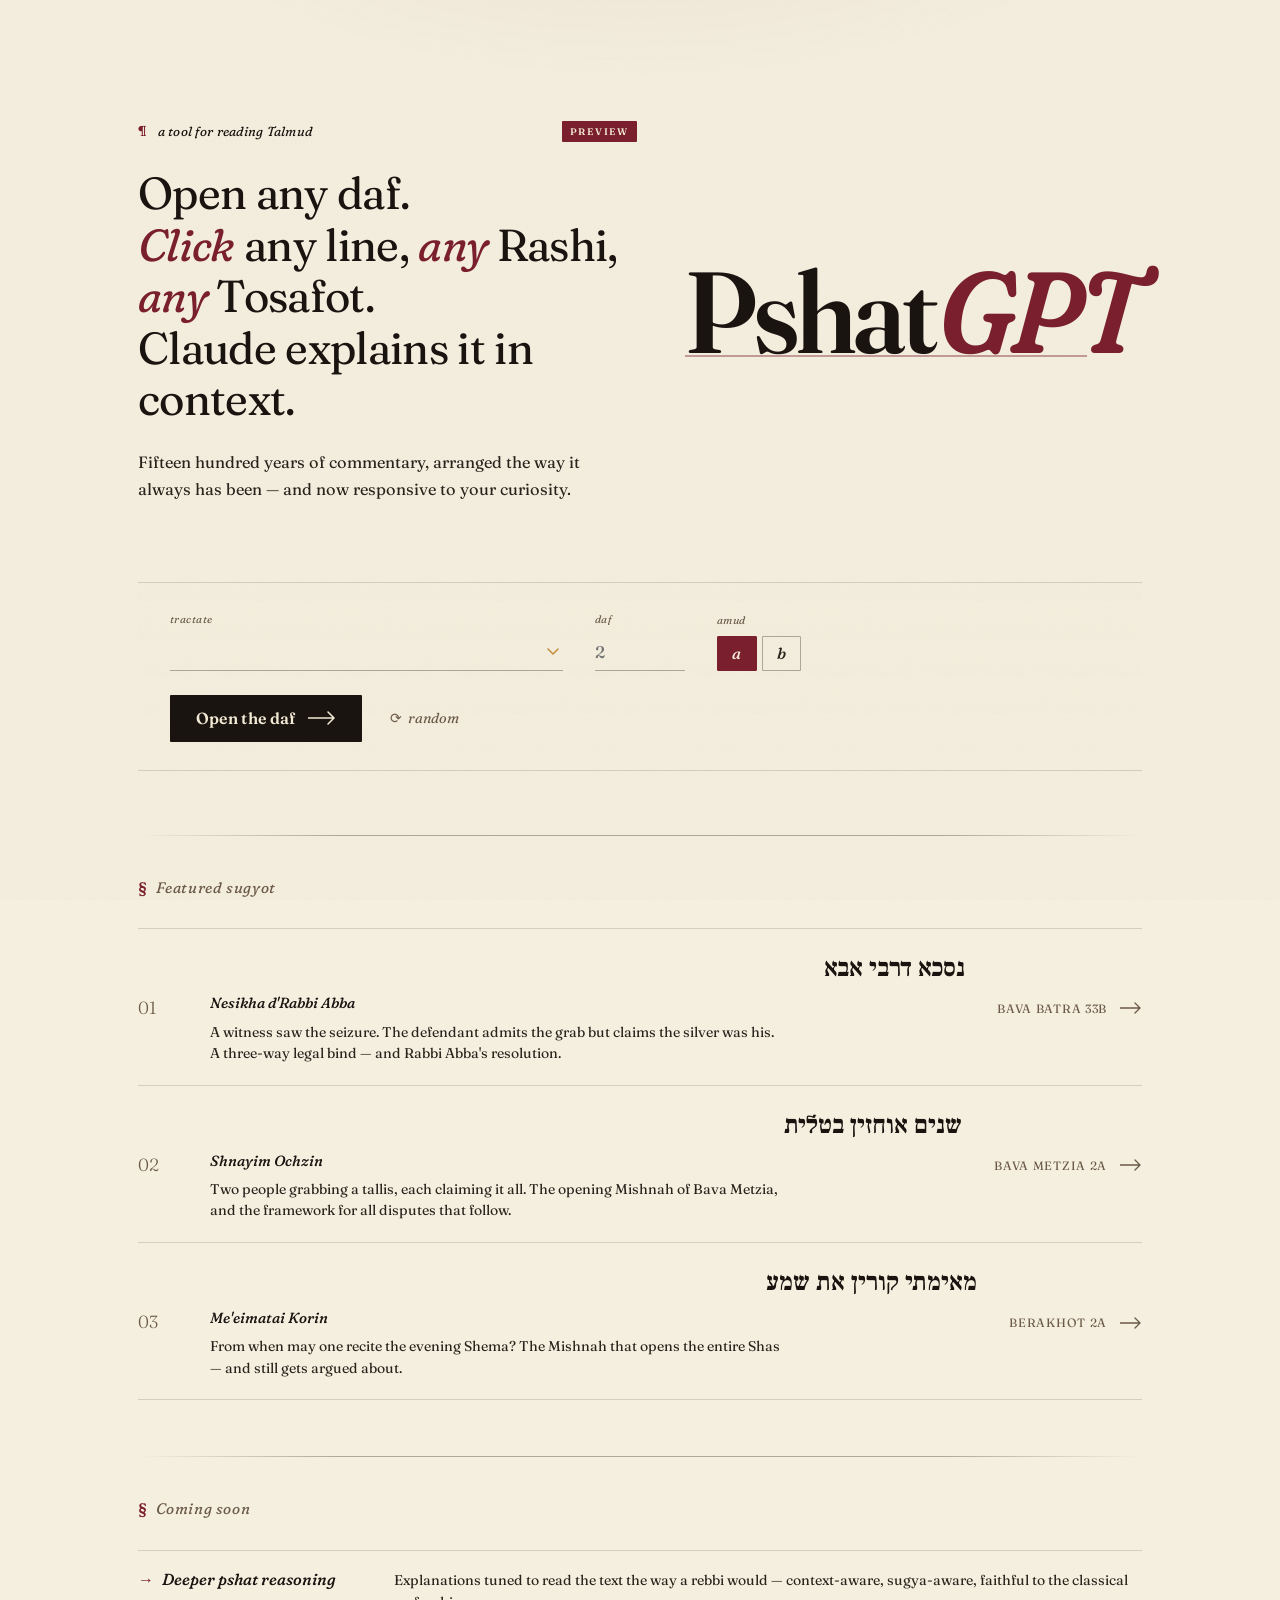
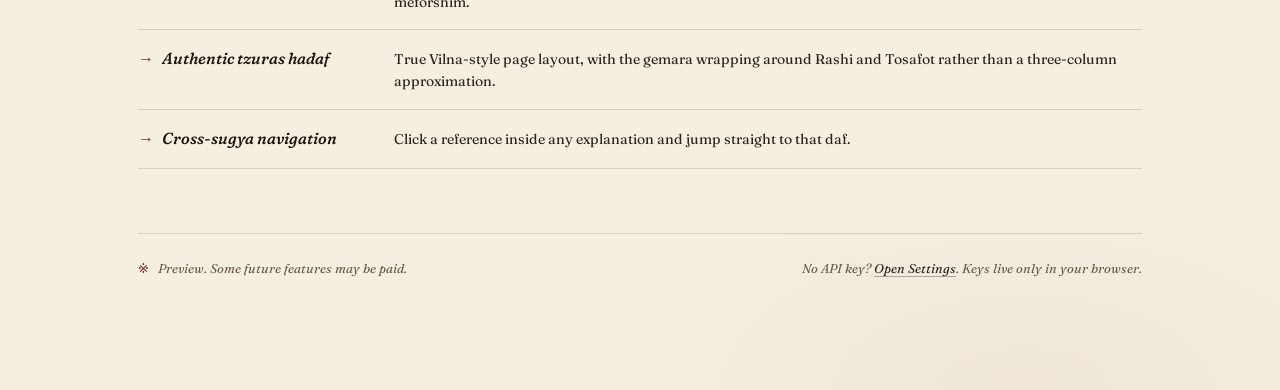
==== docs/index.html @ 53dd470c "Scrap dark theme: light cream parchment, burgundy accent, typographic wordmark - Background: warm cr" ====
<!doctype html>
<html lang="en">
<head>
<meta charset="utf-8" />
<meta name="viewport" content="width=device-width, initial-scale=1" />
<title>PshatGPT</title>
<link rel="icon" type="image/svg+xml" href="logo.svg" />
<link rel="preconnect" href="https://fonts.googleapis.com">
<link rel="preconnect" href="https://fonts.gstatic.com" crossorigin>
<link href="https://fonts.googleapis.com/css2?family=Fraunces:ital,opsz,wght@0,9..144,300;0,9..144,400;0,9..144,600;0,9..144,800;1,9..144,400;1,9..144,600&family=Frank+Ruhl+Libre:wght@300;400;500;700;900&display=swap" rel="stylesheet">
<link rel="stylesheet" href="style.css" />
</head>
<body>
  <header id="app-header" class="header-minimal">
    <a href="./" class="logo-link" aria-label="PshatGPT home">
      <img src="logo.svg" alt="PshatGPT" class="logo" />
    </a>
    <button id="settings-btn" class="icon-btn" aria-label="Settings">⚙</button>
    <div id="picker" class="header-picker">
      <select id="tractate-select" aria-label="Tractate"></select>
      <input id="daf-number" type="number" min="2" placeholder="daf" aria-label="Daf number" />
      <div class="amud-toggle" role="radiogroup" aria-label="Amud">
        <button type="button" data-amud="a" class="amud-btn active">a</button>
        <button type="button" data-amud="b" class="amud-btn">b</button>
      </div>
      <button id="load-btn">Load</button>
      <span id="daf-hint" class="muted"></span>
    </div>
  </header>

  <!-- Landing screen: editorial manuscript aesthetic -->
  <section id="landing" class="ed-landing">
    <div class="ed-grain" aria-hidden="true"></div>
    <div class="ed-container">

      <!-- HERO: asymmetric split, massive Hebrew display -->
      <div class="ed-hero">
        <div class="ed-hero-text">
          <p class="ed-eyebrow">
            <span class="ed-eyebrow-mark">¶</span>
            <em>a tool for reading Talmud</em>
            <span class="ed-preview-chip">Preview</span>
          </p>
          <h1 class="ed-lede">
            Open any daf.<br>
            <em>Click</em> any line, <em>any</em> Rashi, <em>any</em> Tosafot.<br>
            Claude explains it in context.
          </h1>
          <p class="ed-subcopy">
            Fifteen hundred years of commentary, arranged the way it always has been — and now responsive to your curiosity.
          </p>
        </div>
        <div class="ed-hero-glyph" aria-hidden="true">
          <div class="ed-wordmark">
            <span class="ed-wordmark-main">Pshat</span><span class="ed-wordmark-gpt">GPT</span>
          </div>
        </div>
      </div>

      <!-- INLINE CHOOSER: typography-first, not a card -->
      <div class="ed-chooser">
        <div class="ed-chooser-row">
          <label class="ed-inline-field">
            <span class="ed-inline-label">tractate</span>
            <select id="landing-tractate" class="ed-inline-select"></select>
          </label>
          <label class="ed-inline-field ed-inline-field-daf">
            <span class="ed-inline-label">daf</span>
            <input id="landing-daf" type="number" min="2" placeholder="2" class="ed-inline-input" />
          </label>
          <div class="ed-inline-field">
            <span class="ed-inline-label">amud</span>
            <div class="ed-amud" role="radiogroup">
              <button type="button" data-landing-amud="a" class="ed-amud-btn active">a</button>
              <button type="button" data-landing-amud="b" class="ed-amud-btn">b</button>
            </div>
          </div>
        </div>
        <div class="ed-chooser-actions">
          <button id="landing-begin" class="ed-cta">
            <span>Open the daf</span>
            <svg class="ed-cta-arrow" width="28" height="14" viewBox="0 0 28 14" fill="none">
              <path d="M0 7 L26 7 M20 1 L26 7 L20 13" stroke="currentColor" stroke-width="1.5" stroke-linecap="round" stroke-linejoin="round"/>
            </svg>
          </button>
          <button id="random-daf-btn" class="ed-link-btn" title="Jump to a random daf">
            <span class="ed-random-icon">⟳</span><span>random</span>
          </button>
          <span id="landing-hint" class="ed-hint"></span>
        </div>
      </div>

      <hr class="ed-rule" />

      <!-- FEATURED SUGYOT: editorial numbered list -->
      <section class="ed-section">
        <h2 class="ed-section-title">
          <span class="ed-section-num">§</span>
          Featured sugyot
        </h2>
        <ol class="ed-featured">
          <li class="ed-feature" data-ref="Bava Batra 33b">
            <div class="ed-feature-num">01</div>
            <div class="ed-feature-body">
              <div class="ed-feature-he">נסכא דרבי אבא</div>
              <h3 class="ed-feature-title">Nesikha d'Rabbi Abba</h3>
              <p class="ed-feature-note">A witness saw the seizure. The defendant admits the grab but claims the silver was his. A three-way legal bind — and Rabbi Abba's resolution.</p>
            </div>
            <div class="ed-feature-meta">
              <span class="ed-feature-ref">Bava Batra 33b</span>
              <svg class="ed-feature-arrow" width="22" height="12" viewBox="0 0 22 12" fill="none">
                <path d="M0 6 L20 6 M15 1 L20 6 L15 11" stroke="currentColor" stroke-width="1.3" stroke-linecap="round" stroke-linejoin="round"/>
              </svg>
            </div>
          </li>
          <li class="ed-feature" data-ref="Bava Metzia 2a">
            <div class="ed-feature-num">02</div>
            <div class="ed-feature-body">
              <div class="ed-feature-he">שנים אוחזין בטלית</div>
              <h3 class="ed-feature-title">Shnayim Ochzin</h3>
              <p class="ed-feature-note">Two people grabbing a tallis, each claiming it all. The opening Mishnah of Bava Metzia, and the framework for all disputes that follow.</p>
            </div>
            <div class="ed-feature-meta">
              <span class="ed-feature-ref">Bava Metzia 2a</span>
              <svg class="ed-feature-arrow" width="22" height="12" viewBox="0 0 22 12" fill="none">
                <path d="M0 6 L20 6 M15 1 L20 6 L15 11" stroke="currentColor" stroke-width="1.3" stroke-linecap="round" stroke-linejoin="round"/>
              </svg>
            </div>
          </li>
          <li class="ed-feature" data-ref="Berakhot 2a">
            <div class="ed-feature-num">03</div>
            <div class="ed-feature-body">
              <div class="ed-feature-he">מאימתי קורין את שמע</div>
              <h3 class="ed-feature-title">Me'eimatai Korin</h3>
              <p class="ed-feature-note">From when may one recite the evening Shema? The Mishnah that opens the entire Shas — and still gets argued about.</p>
            </div>
            <div class="ed-feature-meta">
              <span class="ed-feature-ref">Berakhot 2a</span>
              <svg class="ed-feature-arrow" width="22" height="12" viewBox="0 0 22 12" fill="none">
                <path d="M0 6 L20 6 M15 1 L20 6 L15 11" stroke="currentColor" stroke-width="1.3" stroke-linecap="round" stroke-linejoin="round"/>
              </svg>
            </div>
          </li>
        </ol>
      </section>

      <hr class="ed-rule" />

      <!-- COMING SOON -->
      <section class="ed-section">
        <h2 class="ed-section-title">
          <span class="ed-section-num">§</span>
          Coming soon
        </h2>
        <dl class="ed-roadmap">
          <div class="ed-roadmap-item">
            <dt>Deeper pshat reasoning</dt>
            <dd>Explanations tuned to read the text the way a rebbi would — context-aware, sugya-aware, faithful to the classical meforshim.</dd>
          </div>
          <div class="ed-roadmap-item">
            <dt>Authentic tzuras hadaf</dt>
            <dd>True Vilna-style page layout, with the gemara wrapping around Rashi and Tosafot rather than a three-column approximation.</dd>
          </div>
          <div class="ed-roadmap-item">
            <dt>Cross-sugya navigation</dt>
            <dd>Click a reference inside any explanation and jump straight to that daf.</dd>
          </div>
        </dl>
      </section>

      <footer class="ed-footer">
        <div class="ed-footer-left">
          <span class="ed-footer-mark">※</span>
          Preview. Some future features may be paid.
        </div>
        <div class="ed-footer-right">
          No API key? <a href="#" id="landing-settings-link">Open Settings</a>. Keys live only in your browser.
        </div>
      </footer>

    </div>
  </section>

  <main id="app-main" class="app-hidden">
    <div id="daf-header">
      <h2 id="daf-title">Loading…</h2>
    </div>
    <div id="daf"></div>
  </main>

  <!-- Explain modal -->
  <div id="modal" class="modal-hidden" role="dialog" aria-modal="true">
    <div class="modal-backdrop" data-close></div>
    <div class="modal-box">
      <header class="modal-header">
        <div>
          <span id="modal-kind" class="modal-kind"></span>
          <span id="modal-ref" class="modal-ref"></span>
        </div>
        <button class="modal-close" data-close aria-label="Close">×</button>
      </header>
      <div id="modal-source" class="modal-source"></div>
      <div id="modal-body" class="modal-body"></div>
    </div>
  </div>

  <!-- Settings modal -->
  <div id="settings-modal" class="modal-hidden" role="dialog" aria-modal="true">
    <div class="modal-backdrop" data-close-settings></div>
    <div class="modal-box settings-box">
      <header class="modal-header">
        <div><span class="modal-kind">settings</span></div>
        <button class="modal-close" data-close-settings aria-label="Close">×</button>
      </header>
      <div class="settings-body">
        <label>
          <div class="settings-label">Anthropic API Key</div>
          <input id="api-key-input" type="password" placeholder="sk-ant-..." />
        </label>
        <p class="settings-help">
          Your key is stored only in this browser's localStorage and sent directly
          to Anthropic from your browser — it never passes through any server.
          Get one at <a href="https://console.anthropic.com/settings/keys" target="_blank" rel="noreferrer">console.anthropic.com</a>.
        </p>
        <div class="settings-actions">
          <button id="api-key-save">Save</button>
          <button id="api-key-clear" class="secondary">Clear</button>
          <span id="api-key-status" class="muted"></span>
        </div>
      </div>
    </div>
  </div>

  <script src="app.js"></script>
</body>
</html>
---- docs/style.css ----
:root {
  --bg: #f5efe0;
  --ink: #1a1a1a;
  --muted: #6b6257;
  --accent: #7a3b2e;
  --card: #fffdf5;
  --rule: #d9cfb7;
  --gemara-bg: #fffdf5;
  --mefaresh-bg: #faf4e4;
  --hover: #fff5dc;
}

* { box-sizing: border-box; }
html, body { margin: 0; padding: 0; background: var(--bg); color: var(--ink); }
body { font-family: "Iowan Old Style", Georgia, "Times New Roman", serif; line-height: 1.6; }

/* Header */
header {
  padding: 1rem 2rem;
  border-bottom: 1px solid var(--rule);
  display: flex; align-items: center; gap: 1.5rem; flex-wrap: wrap;
  background: var(--card);
}
header h1 { margin: 0; font-size: 1.4rem; color: var(--accent); }
.logo-link { display: inline-flex; align-items: center; text-decoration: none; }
.logo { height: 44px; width: auto; display: block; }

/* Header modes: minimal (landing) vs full (daf loaded) */
.header-minimal .header-picker { display: none; }

/* ═════════════════════════════════════════════════════════
   EDITORIAL LANDING  —  cream parchment · burgundy · typographic
   ═════════════════════════════════════════════════════════ */
.ed-landing {
  --ed-bg: #f4ecd6;
  --ed-surface: #ebe1c7;
  --ed-ivory: #1a1410;       /* primary ink */
  --ed-cream: #2a221b;       /* body text */
  --ed-brass: #7a1f2e;       /* deep burgundy accent */
  --ed-brass-dim: #5e1824;
  --ed-warm-muted: #6b5a47;  /* tertiary / meta */
  --ed-warm-muted-soft: #8a7864;
  --ed-rule: rgba(26, 20, 16, 0.14);
  --ed-rule-strong: rgba(26, 20, 16, 0.32);

  position: relative;
  min-height: 100vh;
  background: var(--ed-bg);
  color: var(--ed-ivory);
  font-family: 'Fraunces', Georgia, serif;
  font-feature-settings: 'ss01', 'ss02';
  overflow-x: hidden;
  padding: 0;
}

/* Subtle paper grain — very faint */
.ed-grain {
  position: fixed; inset: 0; pointer-events: none; z-index: 2;
  opacity: 0.035;
  mix-blend-mode: multiply;
  background-image: url("data:image/svg+xml;utf8,<svg xmlns='http://www.w3.org/2000/svg' width='240' height='240'><filter id='n'><feTurbulence type='fractalNoise' baseFrequency='0.85' numOctaves='2' stitchTiles='stitch'/><feColorMatrix values='0 0 0 0 0.2  0 0 0 0 0.15  0 0 0 0 0.1  0 0 0 1 0'/></filter><rect width='100%25' height='100%25' filter='url(%23n)'/></svg>");
}

.ed-container {
  position: relative; z-index: 1;
  max-width: 1100px;
  margin: 0 auto;
  padding: 4.5rem 3rem 3rem;
}

/* ─── HERO ───────────────────────────── */
.ed-hero {
  display: grid;
  grid-template-columns: 1.35fr 1fr;
  gap: 3rem;
  align-items: center;
  margin-bottom: 5rem;
  animation: edHeroRise 0.9s cubic-bezier(0.2, 0.7, 0.2, 1) both;
}
@keyframes edHeroRise {
  0%   { opacity: 0; transform: translateY(20px); }
  100% { opacity: 1; transform: translateY(0); }
}

.ed-eyebrow {
  font-size: 0.82rem;
  font-weight: 400;
  color: var(--ed-warm-muted);
  margin: 0 0 1.5rem;
  letter-spacing: 0.02em;
  display: flex; align-items: center; gap: 0.65rem;
}
.ed-eyebrow em {
  font-style: italic;
  color: var(--ed-ivory);
  font-variation-settings: 'SOFT' 100;
}
.ed-eyebrow-mark {
  color: var(--ed-brass);
  font-size: 0.9rem;
  font-family: 'Fraunces', serif;
}
.ed-preview-chip {
  font-family: 'Fraunces', serif;
  font-size: 0.6rem;
  font-weight: 600;
  letter-spacing: 0.18em;
  text-transform: uppercase;
  color: var(--ed-bg);
  background: var(--ed-brass);
  padding: 0.15rem 0.5rem;
  border-radius: 1px;
  margin-left: auto;
  animation: chipShimmer 4s ease-in-out infinite;
}
@keyframes chipShimmer {
  0%, 100% { box-shadow: 0 0 0 0 rgba(122, 31, 46, 0.35); }
  50%      { box-shadow: 0 0 0 4px rgba(122, 31, 46, 0); }
}

.ed-lede {
  font-family: 'Fraunces', Georgia, serif;
  font-size: clamp(1.75rem, 3.5vw, 2.9rem);
  font-weight: 400;
  line-height: 1.15;
  letter-spacing: -0.015em;
  color: var(--ed-ivory);
  margin: 0 0 1.5rem;
  font-variation-settings: 'SOFT' 30, 'WONK' 0;
  text-wrap: balance;
}
.ed-lede em {
  font-style: italic;
  color: var(--ed-brass);
  font-variation-settings: 'SOFT' 100, 'WONK' 1;
}

.ed-subcopy {
  font-family: 'Fraunces', Georgia, serif;
  font-size: 1.02rem;
  line-height: 1.65;
  color: var(--ed-cream);
  margin: 0;
  max-width: 36rem;
  font-weight: 400;
}

/* Hero typographic wordmark */
.ed-hero-glyph {
  text-align: center;
  position: relative;
  user-select: none;
}
.ed-wordmark {
  font-family: 'Fraunces', Georgia, serif;
  font-weight: 600;
  font-size: clamp(4rem, 9vw, 7.5rem);
  line-height: 0.95;
  color: var(--ed-ivory);
  letter-spacing: -0.025em;
  font-variation-settings: 'SOFT' 30, 'WONK' 0, 'opsz' 144;
  animation: edGlyphIn 1.0s cubic-bezier(0.2, 0.7, 0.2, 1) 0.15s both;
  display: inline-block;
  position: relative;
}
.ed-wordmark-main { color: var(--ed-ivory); }
.ed-wordmark-gpt {
  color: var(--ed-brass);
  font-style: italic;
  font-variation-settings: 'SOFT' 100, 'WONK' 1, 'opsz' 144;
  margin-left: 0.02em;
}
.ed-wordmark::after {
  content: "";
  position: absolute;
  bottom: 0.08em; left: 0; right: 12%;
  height: 2px;
  background: var(--ed-brass);
  opacity: 0.4;
}
@keyframes edGlyphIn {
  0%   { opacity: 0; transform: translateY(8px); }
  100% { opacity: 1; transform: translateY(0); }
}

/* ─── INLINE CHOOSER ─────────────────── */
.ed-chooser {
  margin-bottom: 4rem;
  padding: 1.75rem 2rem;
  background: linear-gradient(180deg, rgba(243,234,216,0.03), rgba(243,234,216,0.01));
  border-top: 1px solid var(--ed-rule);
  border-bottom: 1px solid var(--ed-rule);
  animation: edHeroRise 0.9s cubic-bezier(0.2, 0.7, 0.2, 1) 0.25s both;
}
.ed-chooser-row {
  display: flex; align-items: flex-end; gap: 2rem;
  flex-wrap: wrap;
  margin-bottom: 1.5rem;
}
.ed-inline-field {
  display: flex; flex-direction: column; gap: 0.4rem;
  flex: 1; min-width: 140px;
}
.ed-inline-field-daf { flex: 0 0 90px; min-width: 90px; }
.ed-inline-label {
  font-family: 'Fraunces', serif;
  font-size: 0.68rem;
  font-style: italic;
  letter-spacing: 0.04em;
  color: var(--ed-warm-muted);
}
.ed-inline-select, .ed-inline-input {
  background: transparent;
  border: none;
  border-bottom: 1px solid var(--ed-rule-strong);
  padding: 0.4rem 0 0.5rem;
  font-family: 'Fraunces', serif;
  font-size: 1.05rem;
  font-weight: 500;
  color: var(--ed-ivory);
  transition: border-color 0.2s;
  width: 100%;
}
.ed-inline-select:focus, .ed-inline-input:focus {
  outline: none;
  border-bottom-color: var(--ed-brass);
}
.ed-inline-select {
  appearance: none;
  -webkit-appearance: none;
  cursor: pointer;
  background-image: url("data:image/svg+xml;utf8,<svg xmlns='http://www.w3.org/2000/svg' width='12' height='8' viewBox='0 0 12 8' fill='none'><path d='M1 1L6 6L11 1' stroke='%23c68b3a' stroke-width='1.5' stroke-linecap='round'/></svg>");
  background-repeat: no-repeat;
  background-position: right 0.25rem center;
  padding-right: 1.5rem;
}
.ed-inline-select option { background: var(--ed-surface); color: var(--ed-ivory); }
.ed-inline-select optgroup { font-style: italic; color: var(--ed-brass); }

.ed-amud { display: flex; gap: 0.3rem; }
.ed-amud-btn {
  background: transparent;
  border: 1px solid var(--ed-rule-strong);
  color: var(--ed-cream);
  padding: 0.4rem 0.9rem;
  font-family: 'Fraunces', serif;
  font-size: 1rem;
  font-weight: 500;
  font-style: italic;
  cursor: pointer;
  border-radius: 1px;
  transition: all 0.15s;
}
.ed-amud-btn:hover { border-color: var(--ed-brass); color: var(--ed-ivory); }
.ed-amud-btn.active {
  background: var(--ed-brass);
  border-color: var(--ed-brass);
  color: #f5eedb;
}

.ed-chooser-actions {
  display: flex; align-items: center; gap: 1.75rem;
  flex-wrap: wrap;
}
.ed-cta {
  background: var(--ed-ivory);
  color: var(--ed-bg);
  border: none;
  padding: 0.85rem 1.6rem;
  font-family: 'Fraunces', serif;
  font-size: 1rem;
  font-weight: 600;
  letter-spacing: 0.01em;
  cursor: pointer;
  border-radius: 1px;
  display: inline-flex; align-items: center; gap: 0.8rem;
  transition: all 0.2s cubic-bezier(0.2, 0.7, 0.2, 1);
  position: relative;
  overflow: hidden;
}
.ed-cta::before {
  content: ""; position: absolute; inset: 0;
  background: var(--ed-brass);
  transform: translateX(-101%);
  transition: transform 0.3s cubic-bezier(0.2, 0.7, 0.2, 1);
  z-index: 0;
}
.ed-cta > * { position: relative; z-index: 1; }
.ed-cta:hover::before { transform: translateX(0); }
.ed-cta:hover { color: #f5eedb; }
.ed-cta-arrow { transition: transform 0.25s; }
.ed-cta:hover .ed-cta-arrow { transform: translateX(4px); }

.ed-link-btn {
  background: transparent; border: none; color: var(--ed-warm-muted);
  font-family: 'Fraunces', serif; font-size: 0.9rem; font-style: italic;
  cursor: pointer; padding: 0.4rem 0;
  display: inline-flex; align-items: center; gap: 0.4rem;
  border-bottom: 1px solid transparent;
  transition: all 0.15s;
}
.ed-link-btn:hover { color: var(--ed-brass); border-bottom-color: var(--ed-brass); }
.ed-random-icon { transition: transform 0.5s; display: inline-block; font-style: normal; }
.ed-link-btn:hover .ed-random-icon { transform: rotate(180deg); }

.ed-hint {
  font-family: 'Fraunces', serif; font-size: 0.78rem; font-style: italic;
  color: var(--ed-warm-muted); margin-left: auto;
  font-variant-numeric: tabular-nums;
}

/* ─── RULES & SECTION HEADERS ────────── */
.ed-rule {
  border: none;
  height: 1px;
  background: linear-gradient(90deg, transparent, var(--ed-rule-strong) 20%, var(--ed-rule-strong) 80%, transparent);
  margin: 3.5rem 0 2.5rem;
}
.ed-section { margin-bottom: 3rem; animation: edHeroRise 0.9s cubic-bezier(0.2, 0.7, 0.2, 1) 0.35s both; }
.ed-section-title {
  font-family: 'Fraunces', serif;
  font-size: 0.95rem;
  font-weight: 400;
  font-style: italic;
  color: var(--ed-warm-muted);
  margin: 0 0 1.75rem;
  letter-spacing: 0.04em;
  display: flex; align-items: baseline; gap: 0.5rem;
  font-variation-settings: 'SOFT' 100;
}
.ed-section-num {
  color: var(--ed-brass);
  font-weight: 600;
  font-style: normal;
}

/* ─── FEATURED SUGYOT (editorial list) ─ */
.ed-featured { list-style: none; padding: 0; margin: 0; }
.ed-feature {
  display: grid;
  grid-template-columns: 2.5rem 1fr auto;
  gap: 2rem;
  padding: 1.25rem 0;
  border-top: 1px solid var(--ed-rule);
  cursor: pointer;
  transition: all 0.25s cubic-bezier(0.2, 0.7, 0.2, 1);
  position: relative;
  align-items: center;
}
.ed-feature:last-child { border-bottom: 1px solid var(--ed-rule); }
.ed-feature::before {
  content: "";
  position: absolute;
  left: -2rem; right: -2rem; top: 0; bottom: 0;
  background: linear-gradient(90deg, transparent, rgba(198, 139, 58, 0.05), transparent);
  opacity: 0; transition: opacity 0.3s;
  pointer-events: none;
}
.ed-feature:hover::before { opacity: 1; }
.ed-feature:hover .ed-feature-num { color: var(--ed-brass); }
.ed-feature:hover .ed-feature-arrow { transform: translateX(6px); color: var(--ed-brass); }
.ed-feature:hover .ed-feature-title { color: var(--ed-brass); }
.ed-feature:hover .ed-feature-he { transform: translateX(-4px); }

.ed-feature-num {
  font-family: 'Fraunces', serif;
  font-size: 1.1rem;
  font-weight: 300;
  font-variant-numeric: lining-nums tabular-nums;
  color: var(--ed-warm-muted);
  transition: color 0.25s;
  padding-top: 0.15rem;
}
.ed-feature-body { min-width: 0; }
.ed-feature-he {
  font-family: 'Frank Ruhl Libre', 'David', serif;
  font-weight: 700;
  font-size: 1.6rem;
  color: var(--ed-ivory);
  direction: rtl; text-align: right;
  margin-bottom: 0.15rem;
  transition: transform 0.25s cubic-bezier(0.2, 0.7, 0.2, 1);
}
.ed-feature-title {
  font-family: 'Fraunces', serif;
  font-size: 0.92rem;
  font-weight: 500;
  font-style: italic;
  color: var(--ed-ivory);
  margin: 0 0 0.35rem;
  transition: color 0.25s;
  font-variation-settings: 'SOFT' 60;
}
.ed-feature-note {
  font-family: 'Fraunces', serif;
  font-size: 0.88rem;
  font-weight: 400;
  line-height: 1.55;
  color: var(--ed-cream);
  margin: 0;
  max-width: 36rem;
}
.ed-feature-meta {
  display: flex; align-items: center; gap: 0.8rem;
  color: var(--ed-warm-muted);
  padding-top: 0.15rem;
}
.ed-feature-ref {
  font-family: 'Fraunces', serif;
  font-size: 0.75rem;
  font-weight: 400;
  letter-spacing: 0.06em;
  text-transform: uppercase;
  color: var(--ed-warm-muted);
  white-space: nowrap;
}
.ed-feature-arrow { transition: all 0.25s cubic-bezier(0.2, 0.7, 0.2, 1); }

/* ─── ROADMAP ────────────────────────── */
.ed-roadmap { margin: 0; padding: 0; }
.ed-roadmap-item {
  padding: 1rem 0;
  border-top: 1px solid var(--ed-rule);
  display: grid; grid-template-columns: 14rem 1fr; gap: 2rem;
  align-items: baseline;
}
.ed-roadmap-item:last-child { border-bottom: 1px solid var(--ed-rule); }
.ed-roadmap-item dt {
  font-family: 'Fraunces', serif;
  font-size: 1rem;
  font-weight: 500;
  font-style: italic;
  color: var(--ed-ivory);
  font-variation-settings: 'SOFT' 80;
}
.ed-roadmap-item dt::before {
  content: "→";
  color: var(--ed-brass);
  margin-right: 0.5rem;
  font-style: normal;
}
.ed-roadmap-item dd {
  font-family: 'Fraunces', serif;
  font-size: 0.88rem;
  font-weight: 400;
  line-height: 1.55;
  color: var(--ed-cream);
  margin: 0;
}

/* ─── FOOTER ─────────────────────────── */
.ed-footer {
  margin-top: 4rem;
  padding-top: 1.5rem;
  border-top: 1px solid var(--ed-rule);
  display: flex; justify-content: space-between; align-items: center;
  flex-wrap: wrap; gap: 1rem;
  font-family: 'Fraunces', serif;
  font-size: 0.8rem;
  font-style: italic;
  color: var(--ed-warm-muted);
}
.ed-footer-mark { color: var(--ed-brass); margin-right: 0.35rem; font-style: normal; }
.ed-footer a { color: var(--ed-cream); text-decoration: none; border-bottom: 1px solid var(--ed-rule-strong); }
.ed-footer a:hover { color: var(--ed-brass); border-bottom-color: var(--ed-brass); }

/* ─── RESPONSIVE ─────────────────────── */
@media (max-width: 900px) {
  .ed-container { padding: 3rem 1.75rem 2rem; }
  .ed-hero { grid-template-columns: 1fr; gap: 2rem; margin-bottom: 3rem; }
  .ed-hero-glyph { order: -1; text-align: left; }
  .ed-glyph-he { font-size: clamp(5rem, 25vw, 9rem); }
  .ed-roadmap-item { grid-template-columns: 1fr; gap: 0.35rem; }
  .ed-feature { grid-template-columns: 2rem 1fr; gap: 1rem; }
  .ed-feature-meta { grid-column: 2; padding-top: 0.5rem; }
}
@media (max-width: 540px) {
  .ed-chooser-row { gap: 1.5rem; }
  .ed-inline-field { min-width: 100%; }
  .ed-inline-field-daf { flex: 1 1 40%; min-width: 40%; }
  .ed-chooser-actions { flex-direction: column; align-items: stretch; }
  .ed-cta { width: 100%; justify-content: center; }
  .ed-hint { margin-left: 0; text-align: center; }
  .ed-footer { flex-direction: column; align-items: flex-start; }
}

/* Hide old header on landing (we keep app-header for daf view) */
.ed-landing + #app-main.app-hidden + #app-header.header-minimal,
body:has(#landing:not(.app-hidden)) #app-header { display: none; }

/* Transparent header over the editorial landing */
body:has(#landing:not(.app-hidden)) #app-header {
  background: transparent;
  border-bottom: 1px solid rgba(26, 20, 16, 0.08);
  padding: 1.1rem 3rem;
  position: absolute;
  top: 0; left: 0; right: 0;
  z-index: 3;
}
body:has(#landing:not(.app-hidden)) #app-header .logo { height: 34px; }
body:has(#landing:not(.app-hidden)) #app-header .icon-btn {
  color: #1a1410;
  border-color: rgba(26, 20, 16, 0.22);
  background: transparent;
}
body:has(#landing:not(.app-hidden)) #app-header .icon-btn:hover {
  background: rgba(122, 31, 46, 0.08);
  border-color: #7a1f2e;
  color: #7a1f2e;
}
@media (max-width: 900px) {
  body:has(#landing:not(.app-hidden)) #app-header { padding: 0.9rem 1.75rem; }
}

/* ═════════════════════════════════════════════════════════
   OLD LANDING SCREEN (kept below for the daf view's flow)
   ═════════════════════════════════════════════════════════ */
#landing {
  position: relative;
  min-height: calc(100vh - 70px);
  padding: 3rem 1.5rem 4rem;
  overflow: hidden;
  background:
    radial-gradient(ellipse 800px 400px at 50% -10%, rgba(122,59,46,0.08), transparent 70%),
    radial-gradient(ellipse 600px 300px at 80% 100%, rgba(122,59,46,0.05), transparent 70%);
}

/* Ghostly Hebrew watermark behind everything */
.landing-watermark {
  position: absolute;
  top: 50%; left: 50%;
  transform: translate(-50%, -50%);
  font-family: "Frank Ruhl Libre", "SBL Hebrew", "David", serif;
  font-size: clamp(12rem, 42vw, 38rem);
  font-weight: 900;
  color: rgba(122, 59, 46, 0.04);
  line-height: 1;
  pointer-events: none;
  user-select: none;
  direction: rtl;
  z-index: 0;
  letter-spacing: -0.05em;
}

.landing-inner {
  position: relative;
  z-index: 1;
  max-width: 960px;
  margin: 0 auto;
  animation: landingFade 0.6s ease-out;
}
@keyframes landingFade {
  from { opacity: 0; transform: translateY(12px); }
  to { opacity: 1; transform: translateY(0); }
}

/* Hero: big wordmark + tagline */
.landing-hero { text-align: center; margin-bottom: 3.5rem; }
.wordmark-wrap {
  display: inline-flex; align-items: flex-start; gap: 0.6rem;
}
.preview-badge {
  display: inline-block; margin-top: 0.6rem;
  font-size: 0.6rem; font-weight: 700; letter-spacing: 0.12em;
  text-transform: uppercase;
  color: var(--card); background: var(--muted);
  padding: 0.25rem 0.5rem; border-radius: 3px;
  align-self: center;
}
.wordmark {
  font-family: "Frank Ruhl Libre", "David", Georgia, serif;
  font-weight: 700;
  font-size: clamp(3.5rem, 9vw, 6rem);
  line-height: 1;
  color: var(--accent);
  letter-spacing: -0.01em;
  display: inline-flex;
  align-items: baseline;
  gap: 0.15em;
}
.wordmark-he { direction: rtl; }
.wordmark-dot { color: var(--muted); font-weight: 400; margin: 0 0.08em; }
.wordmark-en {
  font-family: Georgia, "Iowan Old Style", serif;
  font-size: 0.55em;
  font-weight: 700;
  letter-spacing: 0.05em;
  color: var(--ink);
  text-transform: uppercase;
}
.landing-tagline {
  font-size: clamp(1rem, 1.6vw, 1.18rem);
  line-height: 1.55;
  color: var(--muted);
  margin: 1.2rem auto 0;
  max-width: 560px;
}

/* ─── Living product preview ─── */
.hero-demo {
  display: grid;
  grid-template-columns: 1.25fr auto 1fr;
  gap: 1.5rem;
  align-items: center;
  max-width: 900px;
  margin: 2.75rem auto 0;
  text-align: left;
  opacity: 0;
  animation: demoRise 0.8s ease-out 0.3s forwards;
}
@keyframes demoRise {
  from { opacity: 0; transform: translateY(20px); }
  to { opacity: 1; transform: translateY(0); }
}
.demo-daf {
  display: grid;
  grid-template-columns: 1fr 1.6fr 1fr;
  gap: 0.5rem;
  background: var(--card);
  border: 1px solid var(--rule);
  border-radius: 6px;
  padding: 0.75rem;
  box-shadow: 0 4px 16px rgba(0,0,0,0.06);
  font-family: "Frank Ruhl Libre", "David", serif;
}
.demo-margin {
  background: var(--mefaresh-bg);
  border: 1px solid var(--rule);
  border-radius: 3px;
  padding: 0.4rem 0.5rem;
  direction: rtl; text-align: right;
}
.demo-margin-label {
  font-family: Georgia, serif;
  direction: ltr;
  font-size: 0.55rem; font-weight: 700; letter-spacing: 0.12em;
  text-transform: uppercase; color: var(--muted);
  margin-bottom: 0.3rem; text-align: center;
  padding-bottom: 0.2rem; border-bottom: 1px dotted var(--rule);
}
.demo-dibur {
  font-size: 0.7rem; line-height: 1.4; color: #3a3027;
  margin-bottom: 0.3rem;
}
.demo-dibur b { color: var(--accent); }
.demo-dibur:last-child { margin-bottom: 0; }

.demo-gemara {
  background: var(--gemara-bg);
  border: 1px solid var(--rule);
  border-radius: 3px;
  padding: 0.6rem 0.7rem;
  direction: rtl; text-align: justify;
  line-height: 1.75; font-size: 0.92rem; color: #1a1a1a;
}
.demo-seg {
  display: inline;
  padding: 0.1rem 0.15rem;
  border-radius: 2px;
}
.demo-seg + .demo-seg::before { content: " "; }

.demo-active {
  position: relative;
  background: rgba(122, 59, 46, 0.12);
  box-shadow: 0 0 0 1px rgba(122, 59, 46, 0.3);
  cursor: pointer;
}
.demo-ring {
  position: absolute; inset: -3px;
  border-radius: 4px;
  border: 2px solid var(--accent);
  pointer-events: none;
  animation: ringPulse 1.6s ease-out infinite;
}
@keyframes ringPulse {
  0%   { transform: scale(1);    opacity: 0.75; }
  70%  { transform: scale(1.08); opacity: 0;    }
  100% { transform: scale(1.08); opacity: 0;    }
}
.demo-cursor-label {
  position: absolute; top: 100%; left: 50%;
  transform: translate(-50%, 4px);
  direction: ltr;
  font-family: Georgia, serif;
  font-size: 0.6rem;
  background: var(--accent); color: var(--card);
  padding: 0.15rem 0.4rem;
  border-radius: 2px;
  white-space: nowrap;
  letter-spacing: 0.04em;
  animation: labelBob 1.6s ease-in-out infinite;
}
@keyframes labelBob {
  0%, 100% { transform: translate(-50%, 4px); }
  50%      { transform: translate(-50%, 7px); }
}

.demo-arrow {
  color: var(--accent);
  display: flex; align-items: center; justify-content: center;
  animation: arrowSlide 1.8s ease-in-out infinite;
}
@keyframes arrowSlide {
  0%, 100% { transform: translateX(0);    opacity: 0.5; }
  50%      { transform: translateX(4px);  opacity: 1;   }
}

.demo-explain {
  background: var(--card);
  border: 1px solid var(--rule);
  border-radius: 6px;
  padding: 0.75rem 0.9rem;
  box-shadow: 0 4px 16px rgba(0,0,0,0.06);
  font-family: Georgia, serif;
}
.demo-explain-header {
  display: flex; align-items: center; justify-content: space-between;
  font-size: 0.6rem; letter-spacing: 0.1em; text-transform: uppercase;
  color: var(--muted); font-weight: 700;
  padding-bottom: 0.4rem; border-bottom: 1px solid var(--rule);
  margin-bottom: 0.5rem;
}
.demo-explain-tag {
  background: var(--accent); color: var(--card);
  padding: 0.1rem 0.4rem; border-radius: 2px;
  font-family: Georgia, serif;
}
.demo-explain-ref { font-family: "Menlo", monospace; text-transform: none; letter-spacing: 0; }
.demo-explain-body { font-size: 0.78rem; line-height: 1.55; color: #2a2a2a; }
.demo-explain-body p { margin: 0; }
.demo-explain-body strong { color: var(--accent); }
.demo-typing-cursor {
  display: inline-block; width: 0.45ch; height: 1em;
  background: var(--accent); vertical-align: text-bottom;
  margin-left: 1px;
  animation: blink 0.9s infinite;
}
@keyframes blink { 50% { opacity: 0; } }

@media (max-width: 800px) {
  .hero-demo { grid-template-columns: 1fr; gap: 1rem; }
  .demo-arrow { transform: rotate(90deg); justify-self: center; }
  .demo-arrow svg { width: 24px; height: 24px; }
  .demo-daf { grid-template-columns: 1fr 1.6fr 1fr; }
}
@media (max-width: 520px) {
  .demo-daf { grid-template-columns: 1fr; }
  .demo-margin-label { text-align: left; }
}

/* Chooser card */
.landing-chooser {
  background: var(--card);
  border: 1px solid var(--rule);
  border-radius: 8px;
  padding: 1.75rem 1.75rem 1.5rem;
  box-shadow: 0 4px 20px rgba(0,0,0,0.05), 0 1px 0 rgba(255,255,255,0.5) inset;
  max-width: 640px;
  margin: 0 auto;
}
.chooser-label {
  font-size: 0.7rem; letter-spacing: 0.14em; text-transform: uppercase;
  color: var(--muted); font-weight: 700; margin-bottom: 1rem;
}
.chooser-grid {
  display: grid;
  grid-template-columns: 1.8fr 1fr auto;
  gap: 0.9rem;
  align-items: end;
}
.chooser-field label {
  display: block; font-size: 0.7rem; letter-spacing: 0.08em;
  text-transform: uppercase; color: var(--muted); font-weight: 600;
  margin-bottom: 0.35rem;
}
.chooser-field select, .chooser-field input {
  width: 100%; padding: 0.6rem 0.75rem; border: 1px solid var(--rule); border-radius: 4px;
  font-family: inherit; font-size: 0.95rem; background: var(--bg); color: var(--ink);
  transition: border-color 0.12s;
}
.chooser-field select:focus, .chooser-field input:focus {
  outline: none; border-color: var(--accent);
  box-shadow: 0 0 0 3px rgba(122, 59, 46, 0.12);
}
.landing-amud { height: 2.45rem; }
.landing-amud .amud-btn { padding: 0.6rem 0.95rem; }

.landing-hint {
  margin: 0.75rem 0 0;
  font-size: 0.78rem;
  text-align: left;
  font-variant-numeric: tabular-nums;
}

.chooser-actions { display: flex; gap: 0.7rem; margin-top: 1.25rem; }
.begin-btn {
  flex: 1;
  background: var(--accent); color: var(--card); border: none;
  padding: 0.85rem 1.2rem; border-radius: 4px; cursor: pointer;
  font-family: inherit; font-size: 1rem; font-weight: 600;
  transition: all 0.12s;
  box-shadow: 0 2px 0 rgba(0,0,0,0.1);
}
.begin-btn:hover { filter: brightness(1.1); transform: translateY(-1px); box-shadow: 0 3px 0 rgba(0,0,0,0.12); }
.begin-btn:active { transform: translateY(0); box-shadow: 0 1px 0 rgba(0,0,0,0.1); }
.random-btn {
  background: transparent; color: var(--ink);
  border: 1px solid var(--rule);
  padding: 0.85rem 1.1rem; border-radius: 4px; cursor: pointer;
  font-family: inherit; font-size: 0.9rem;
  transition: all 0.12s;
  display: inline-flex; align-items: center; gap: 0.4rem;
}
.random-btn:hover { background: var(--hover); border-color: var(--accent); }
.random-icon { display: inline-block; transition: transform 0.3s; }
.random-btn:hover .random-icon { transform: rotate(180deg); }

/* Featured sugyot section */
.featured-section { margin-top: 3rem; }
.featured-label {
  font-size: 0.7rem; letter-spacing: 0.14em; text-transform: uppercase;
  color: var(--muted); font-weight: 700; text-align: center;
  margin-bottom: 1.25rem;
}
.featured-grid {
  display: grid;
  grid-template-columns: repeat(auto-fit, minmax(240px, 1fr));
  gap: 1rem;
  max-width: 900px; margin: 0 auto;
}
.featured-card {
  background: var(--card);
  border: 1px solid var(--rule);
  border-radius: 6px;
  padding: 1.1rem 1.2rem 1.2rem;
  cursor: pointer;
  text-align: left;
  font-family: inherit;
  transition: all 0.15s;
  position: relative;
  overflow: hidden;
}
.featured-card::before {
  content: ""; position: absolute; top: 0; left: 0; right: 0; height: 3px;
  background: linear-gradient(90deg, var(--accent), transparent);
  transform: scaleX(0); transform-origin: left; transition: transform 0.25s;
}
.featured-card:hover {
  border-color: var(--accent);
  transform: translateY(-2px);
  box-shadow: 0 6px 18px rgba(0,0,0,0.08);
}
.featured-card:hover::before { transform: scaleX(1); }
.featured-card-he {
  font-family: "Frank Ruhl Libre", "David", serif;
  direction: rtl; text-align: right;
  font-size: 1.25rem; font-weight: 700; color: var(--accent);
  margin-bottom: 0.15rem;
}
.featured-card-name {
  font-size: 0.95rem; font-weight: 600; color: var(--ink);
  margin-bottom: 0.15rem;
}
.featured-card-ref {
  font-size: 0.73rem; color: var(--muted); letter-spacing: 0.04em;
  text-transform: uppercase; font-weight: 600; margin-bottom: 0.6rem;
}
.featured-card-note { font-size: 0.85rem; line-height: 1.45; color: var(--muted); }

/* Roadmap / coming-soon section */
.roadmap {
  margin-top: 3rem;
  max-width: 680px; margin-left: auto; margin-right: auto;
  padding: 1.25rem 1.5rem;
  background: rgba(255,253,245,0.5);
  border: 1px dashed var(--rule);
  border-radius: 6px;
}
.roadmap-label {
  font-size: 0.7rem; letter-spacing: 0.14em; text-transform: uppercase;
  color: var(--muted); font-weight: 700; text-align: center;
  margin-bottom: 1rem;
}
.roadmap-list { list-style: none; padding: 0; margin: 0; }
.roadmap-list li {
  padding: 0.75rem 0; border-bottom: 1px dotted var(--rule);
  display: flex; flex-direction: column; gap: 0.2rem;
}
.roadmap-list li:last-child { border-bottom: none; }
.roadmap-title {
  font-size: 0.92rem; font-weight: 600; color: var(--ink);
}
.roadmap-title::before {
  content: "→"; color: var(--accent); margin-right: 0.5rem; font-weight: 700;
}
.roadmap-note { font-size: 0.82rem; line-height: 1.5; color: var(--muted); padding-left: 1.15rem; }
.roadmap-footnote {
  margin: 1rem 0 0; padding-top: 0.75rem;
  border-top: 1px dotted var(--rule);
  font-size: 0.75rem; text-align: center; font-style: italic;
}

.landing-footnote {
  margin-top: 2.5rem; font-size: 0.82rem; text-align: center;
}
.landing-footnote a { color: var(--accent); }

/* Hide main when landing is visible */
.app-hidden { display: none !important; }

@media (max-width: 640px) {
  .chooser-grid { grid-template-columns: 1fr; }
  .chooser-actions { flex-direction: column; }
}
.icon-btn {
  background: transparent; border: 1px solid var(--rule); color: var(--ink);
  padding: 0.3rem 0.55rem; border-radius: 3px; cursor: pointer;
  font-size: 1.1rem; line-height: 1;
}
.icon-btn:hover { background: var(--hover); border-color: var(--accent); }
#picker { display: flex; gap: 0.5rem; align-items: center; flex-wrap: wrap; }
#picker select, #picker input {
  padding: 0.4rem 0.6rem; border: 1px solid var(--rule); border-radius: 3px;
  font-family: inherit; font-size: 0.9rem; background: var(--bg); color: var(--ink);
}
#picker select { min-width: 180px; }
#picker input { width: 70px; }
#picker select:focus, #picker input:focus { outline: none; border-color: var(--accent); }

.amud-toggle { display: flex; border: 1px solid var(--rule); border-radius: 3px; overflow: hidden; }
.amud-btn {
  background: var(--bg); border: none; padding: 0.4rem 0.7rem;
  font-family: inherit; font-size: 0.85rem; cursor: pointer; color: var(--ink);
  border-right: 1px solid var(--rule);
}
.amud-btn:last-child { border-right: none; }
.amud-btn.active { background: var(--accent); color: var(--card); }
.amud-btn:hover:not(.active) { background: var(--hover); }

#load-btn {
  background: var(--accent); color: var(--card); border: none;
  padding: 0.4rem 0.85rem; border-radius: 3px; cursor: pointer;
  font-family: inherit; font-size: 0.85rem;
}
#daf-hint { font-size: 0.75rem; margin-left: 0.25rem; }

/* Main */
main { max-width: 1400px; margin: 0 auto; padding: 2rem; }
#daf-header { margin-bottom: 1.5rem; }
#daf-header h2 { margin: 0; font-size: 1.6rem; color: var(--accent); }

/* Tzuras hadaf — authentic Vilna page look */
#daf {
  background: var(--gemara-bg);
  border: 1px solid var(--rule);
  border-radius: 2px;
  padding: 1.75rem 2rem;
  box-shadow: 0 2px 8px rgba(0,0,0,0.05);
}

.daf-page {
  direction: rtl;
  text-align: justify;
  font-family: "Frank Ruhl Libre", "SBL Hebrew", "David", "Times New Roman", serif;
}

/* Gemara — the central flowing text block */
.gemara-body {
  font-size: 1.28rem;
  line-height: 1.85;
  color: #111;
  /* justify without trailing last-line gap looks weird in Hebrew — leave default */
}

/* Floated margins — Rashi/Rashbam on visual left, Tosafot on visual right */
.rashi-margin, .tosafot-margin {
  font-size: 0.88rem;
  line-height: 1.55;
  color: #2a2a2a;
  padding: 0.1rem 0.4rem;
  margin-bottom: 0.4rem;
}
.rashi-margin {
  float: left;
  width: 30%;
  margin-left: 0;
  margin-right: 0.9rem;
  padding-right: 0.6rem;
  border-right: 1px solid var(--rule);
}
.tosafot-margin {
  float: right;
  width: 30%;
  margin-right: 0;
  margin-left: 0.9rem;
  padding-left: 0.6rem;
  border-left: 1px solid var(--rule);
}
.margin-label {
  font-size: 0.62rem;
  letter-spacing: 0.12em;
  text-transform: uppercase;
  color: var(--muted);
  font-weight: 700;
  margin-bottom: 0.35rem;
  padding-bottom: 0.25rem;
  border-bottom: 1px dotted var(--rule);
  text-align: center;
  font-family: Georgia, serif;
}
.margin-label .he { display: block; font-size: 0.95rem; color: var(--accent); margin-top: 0.15rem; font-family: "Frank Ruhl Libre", "David", serif; letter-spacing: 0; text-transform: none; }

/* Clear float after both margins */
.daf-page::after { content: ""; display: table; clear: both; }

/* Clickable spans inline in the gemara body */
.seg, .dibur {
  cursor: pointer;
  border-radius: 2px;
  transition: background 0.12s, box-shadow 0.12s;
}
.seg:hover, .dibur:hover {
  background: var(--hover);
  box-shadow: 0 0 0 2px var(--hover);
}

/* Dibur separation in margins */
.dibur { display: block; margin-bottom: 0.55rem; padding-bottom: 0.35rem; }
.dibur + .dibur { border-top: 1px dotted var(--rule); padding-top: 0.35rem; }
.dibur:last-child { border-bottom: none; margin-bottom: 0; }

/* The first few words of a dibur (headword) often in bold in print */
.dibur-head { font-weight: 700; color: var(--accent); }

/* Responsive: stack on narrow screens */
@media (max-width: 900px) {
  .rashi-margin, .tosafot-margin {
    float: none; width: auto; margin: 0 0 1rem 0;
    padding: 0.5rem 0.7rem;
    border: 1px solid var(--rule); border-radius: 3px;
    background: var(--mefaresh-bg);
  }
  .gemara-body { font-size: 1.1rem; }
  #daf { padding: 1rem; }
}

/* Modal */
.modal-hidden { display: none !important; }
#modal, #settings-modal {
  position: fixed; inset: 0; z-index: 100;
  display: flex; align-items: center; justify-content: center;
  animation: fadeIn 0.15s;
}
@keyframes fadeIn { from { opacity: 0; } to { opacity: 1; } }
.modal-backdrop {
  position: absolute; inset: 0;
  background: rgba(20, 15, 10, 0.55);
  z-index: 0;
}
.modal-box {
  position: relative;
  z-index: 1;
  background: var(--card);
  border-radius: 6px;
  width: min(720px, 90vw);
  min-height: 140px;
  max-height: 85vh;
  display: flex; flex-direction: column;
  box-shadow: 0 10px 40px rgba(0, 0, 0, 0.3);
  overflow: hidden;
}
.modal-header {
  display: flex; align-items: center; justify-content: space-between;
  padding: 0.9rem 1.25rem;
  border-bottom: 1px solid var(--rule);
  background: var(--mefaresh-bg);
}
.modal-kind {
  font-size: 0.7rem; text-transform: uppercase; letter-spacing: 0.08em;
  color: var(--card); background: var(--accent);
  padding: 0.2rem 0.55rem; border-radius: 3px; margin-right: 0.6rem;
}
.modal-ref { font-size: 0.85rem; color: var(--muted); font-family: monospace; }
.modal-close {
  background: transparent; border: none; color: var(--muted);
  font-size: 1.6rem; line-height: 1; cursor: pointer; padding: 0 0.3rem;
}
.modal-close:hover { color: var(--accent); }
.modal-source {
  padding: 0.9rem 1.25rem;
  background: var(--bg);
  border-bottom: 1px solid var(--rule);
  max-height: 140px; overflow-y: auto;
}
.modal-source .hebrew-text { font-size: 1rem; }
.modal-body {
  padding: 1rem 1.25rem;
  overflow-y: auto;
  font-size: 0.95rem;
  line-height: 1.65;
  flex: 1;
  min-height: 120px;
  white-space: pre-wrap;
}
.modal-body strong { color: var(--accent); }

/* Settings */
.settings-box { max-width: 500px; }
.settings-body { padding: 1.25rem; }
.settings-label { font-size: 0.85rem; color: var(--muted); margin-bottom: 0.35rem; font-weight: 600; }
.settings-body input {
  width: 100%; padding: 0.5rem 0.7rem; border: 1px solid var(--rule); border-radius: 3px;
  font-family: "Menlo", "Consolas", monospace; font-size: 0.85rem;
  background: var(--bg); color: var(--ink);
}
.settings-body input:focus { outline: none; border-color: var(--accent); }
.settings-help { font-size: 0.8rem; color: var(--muted); line-height: 1.5; margin: 0.75rem 0; }
.settings-help a { color: var(--accent); }
.settings-actions { display: flex; align-items: center; gap: 0.6rem; margin-top: 1rem; }
.settings-actions button {
  background: var(--accent); color: var(--card); border: none;
  padding: 0.4rem 0.85rem; border-radius: 3px; cursor: pointer;
  font-family: inherit; font-size: 0.85rem;
}
.settings-actions button.secondary { background: transparent; color: var(--ink); border: 1px solid var(--rule); }
.settings-actions button.secondary:hover { background: var(--hover); }
.modal-body .cursor {
  display: inline-block; width: 0.5ch; height: 1em;
  background: var(--accent); vertical-align: text-bottom;
  animation: blink 0.9s infinite;
}
@keyframes blink { 50% { opacity: 0; } }
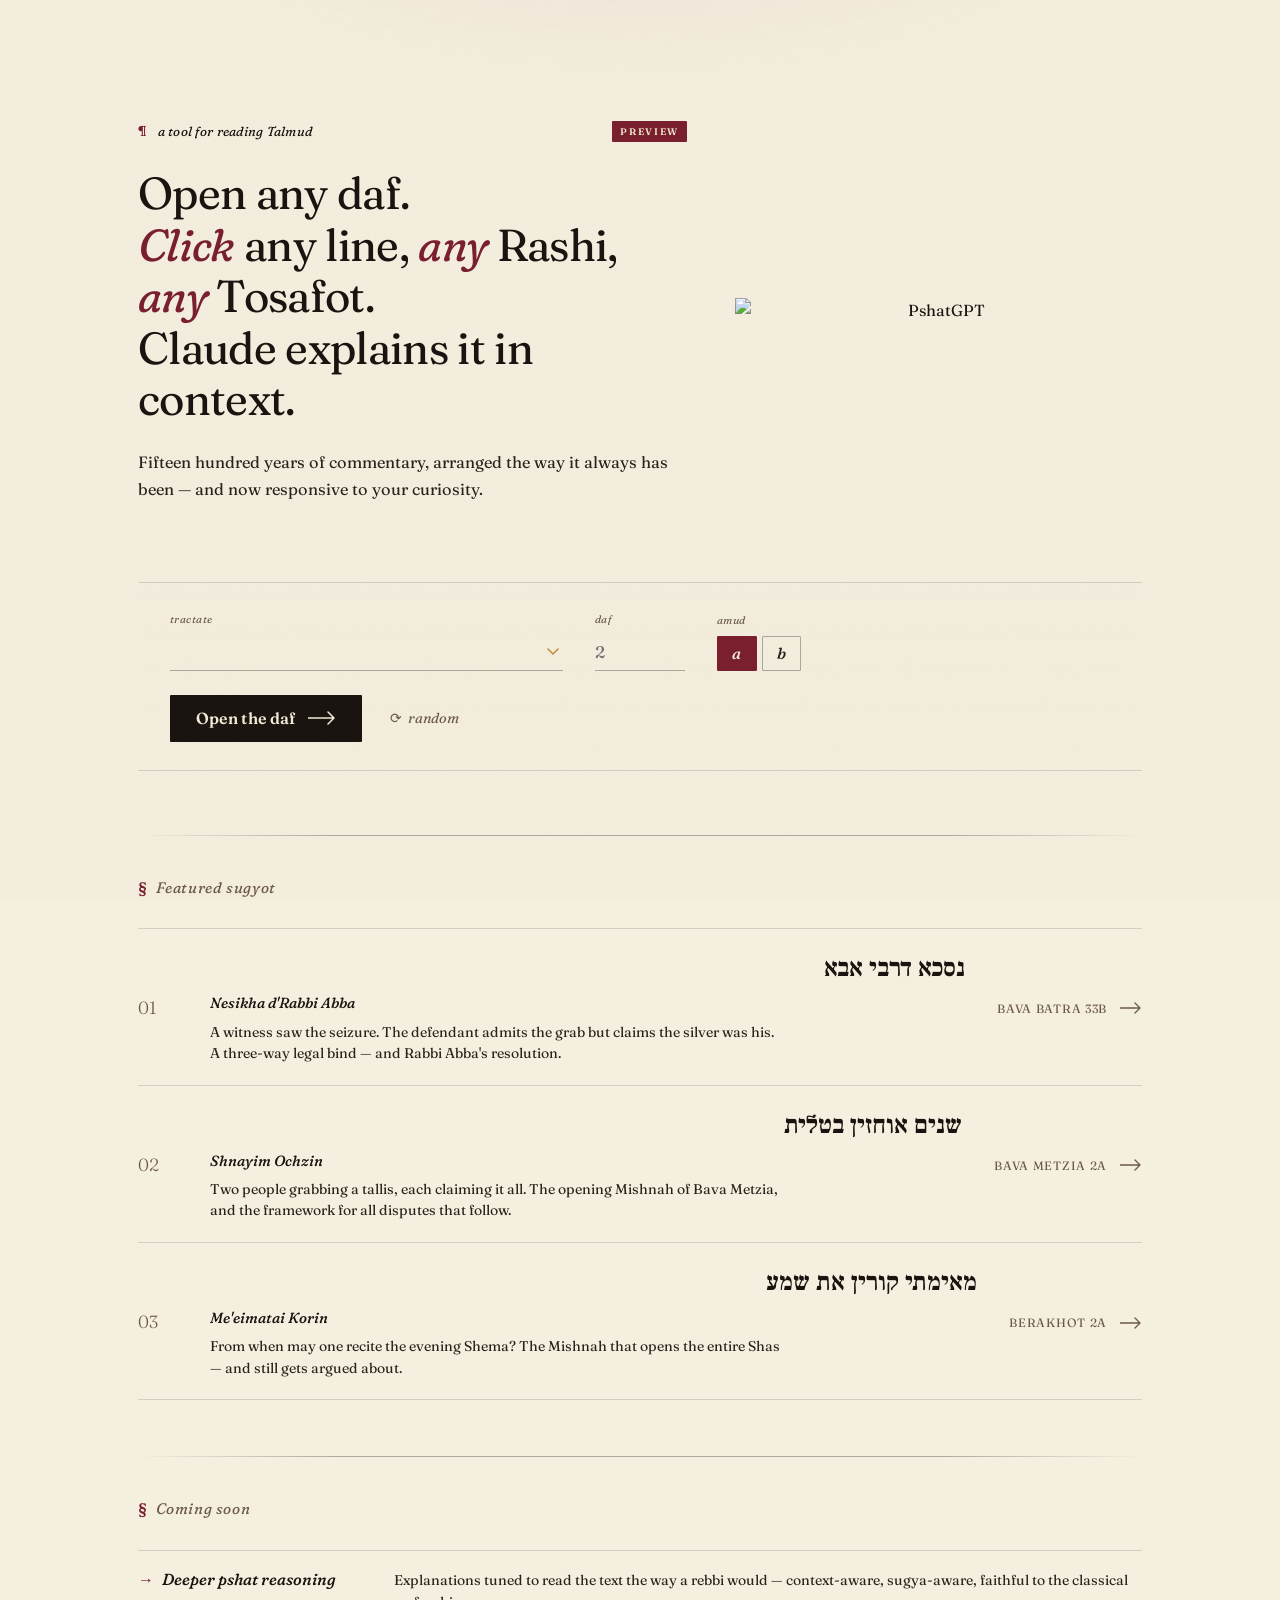
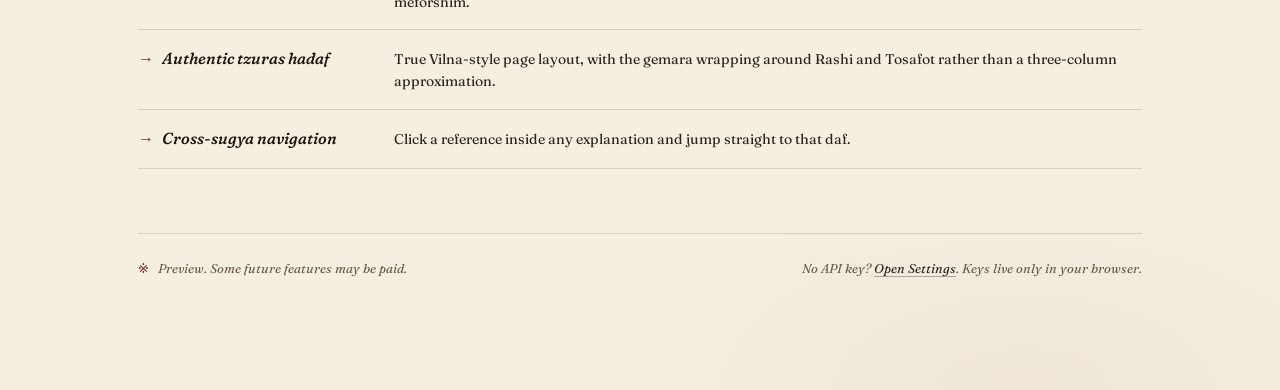
==== commit aca744bf: "Use logo.svg on landing instead of custom wordmark Co-Authored-By: Claude Opus 4.6 (1M context) <nor" ====
--- a/docs/index.html
+++ b/docs/index.html
@@ -51,9 +51,7 @@
           </p>
         </div>
         <div class="ed-hero-glyph" aria-hidden="true">
-          <div class="ed-wordmark">
-            <span class="ed-wordmark-main">Pshat</span><span class="ed-wordmark-gpt">GPT</span>
-          </div>
+          <img src="logo.svg" alt="PshatGPT" class="ed-logo-img" />
         </div>
       </div>
 
--- a/docs/style.css
+++ b/docs/style.css
@@ -145,38 +145,19 @@
   font-weight: 400;
 }
 
-/* Hero typographic wordmark */
+/* Hero logo */
 .ed-hero-glyph {
   text-align: center;
   position: relative;
   user-select: none;
 }
-.ed-wordmark {
-  font-family: 'Fraunces', Georgia, serif;
-  font-weight: 600;
-  font-size: clamp(4rem, 9vw, 7.5rem);
-  line-height: 0.95;
-  color: var(--ed-ivory);
-  letter-spacing: -0.025em;
-  font-variation-settings: 'SOFT' 30, 'WONK' 0, 'opsz' 144;
+.ed-logo-img {
+  width: 100%;
+  max-width: 460px;
+  height: auto;
+  display: block;
+  margin: 0 auto;
   animation: edGlyphIn 1.0s cubic-bezier(0.2, 0.7, 0.2, 1) 0.15s both;
-  display: inline-block;
-  position: relative;
-}
-.ed-wordmark-main { color: var(--ed-ivory); }
-.ed-wordmark-gpt {
-  color: var(--ed-brass);
-  font-style: italic;
-  font-variation-settings: 'SOFT' 100, 'WONK' 1, 'opsz' 144;
-  margin-left: 0.02em;
-}
-.ed-wordmark::after {
-  content: "";
-  position: absolute;
-  bottom: 0.08em; left: 0; right: 12%;
-  height: 2px;
-  background: var(--ed-brass);
-  opacity: 0.4;
 }
 @keyframes edGlyphIn {
   0%   { opacity: 0; transform: translateY(8px); }
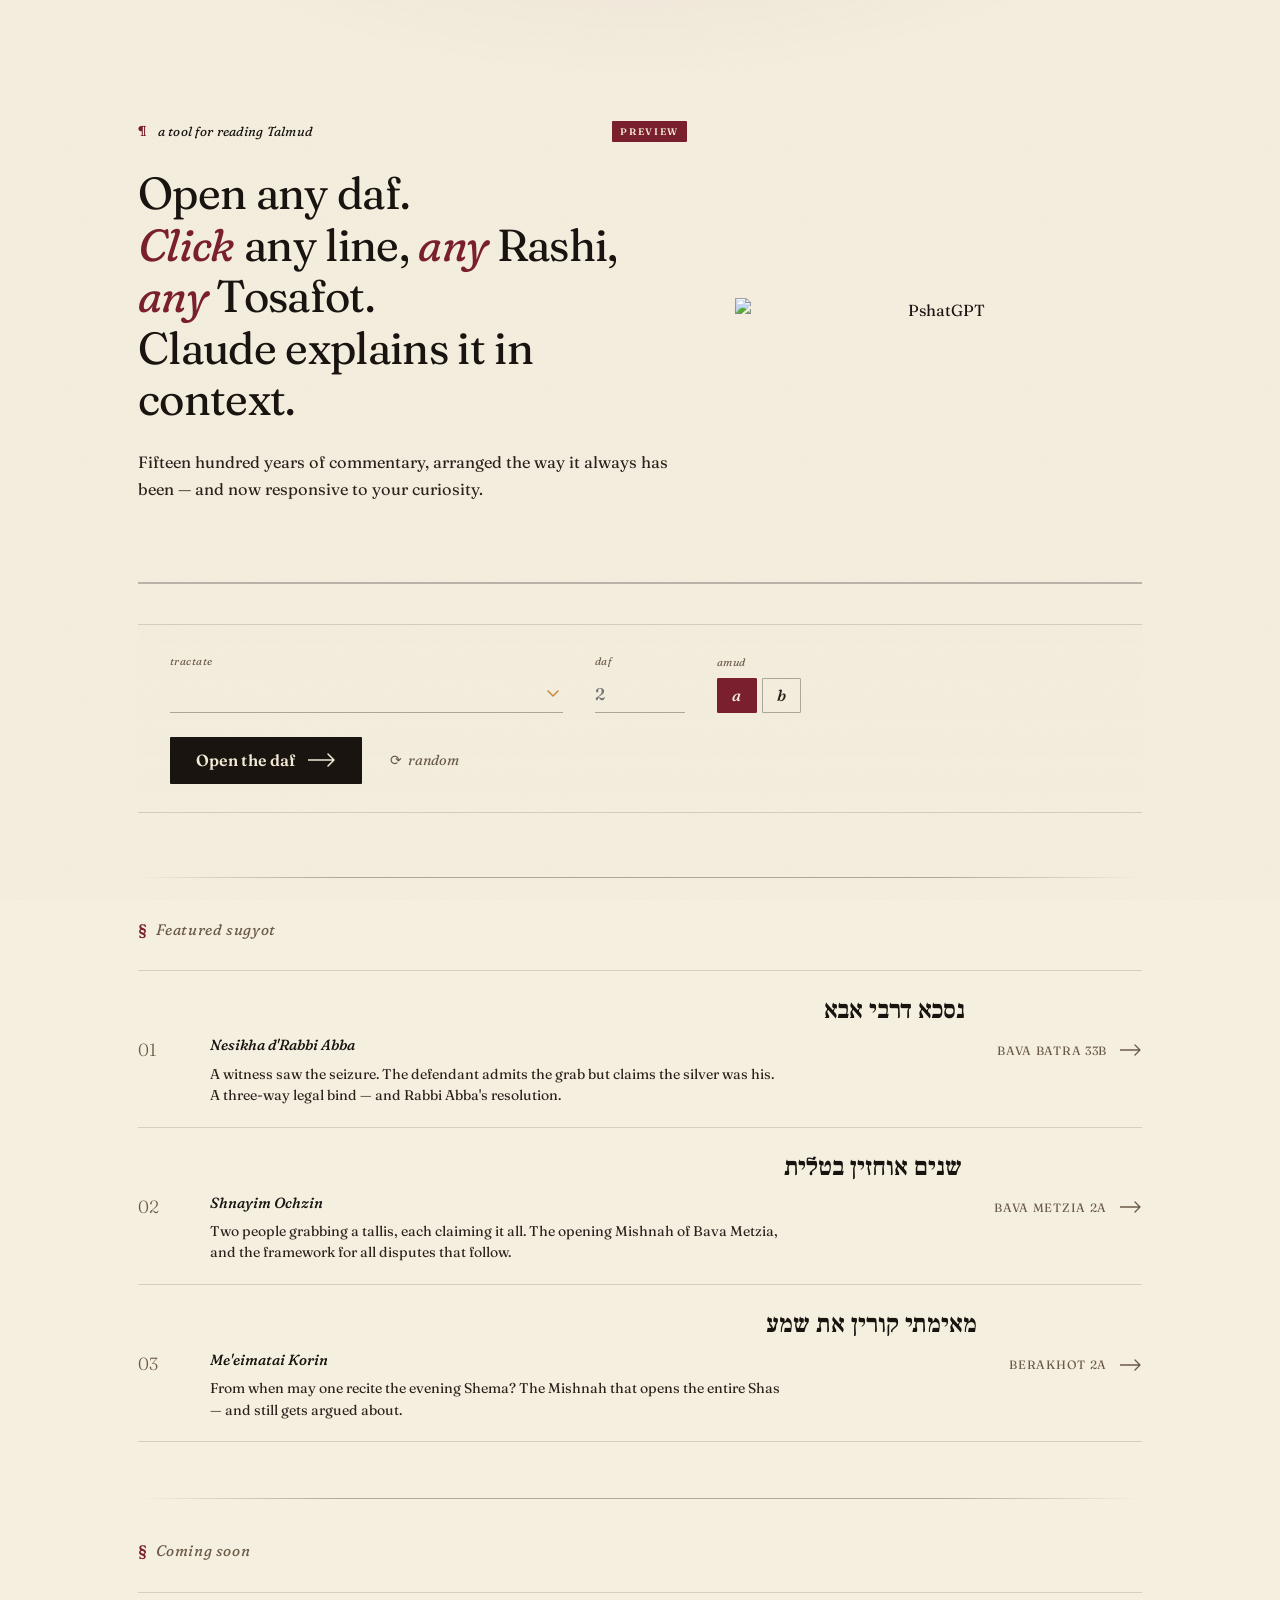
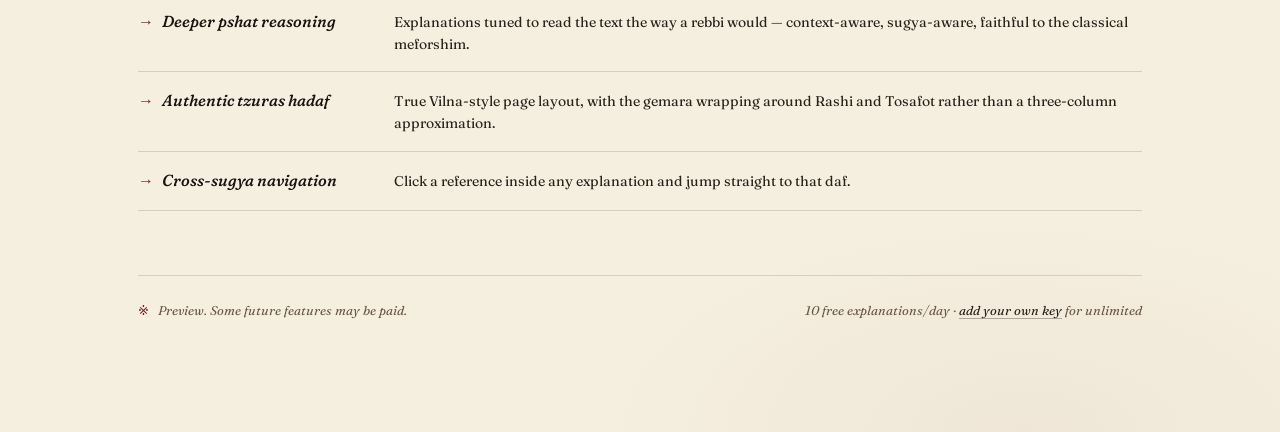
==== commit 2594c4eb: "Add logic chain button: maps voices + relationships in the daf New '⛓ Logic chain' button in the daf" ====
--- a/docs/index.html
+++ b/docs/index.html
@@ -55,6 +55,9 @@
         </div>
       </div>
 
+      <!-- TODAY: daf yomi + sefirah sotah quick links -->
+      <div id="today-shortcuts" class="ed-today"></div>
+
       <!-- INLINE CHOOSER: typography-first, not a card -->
       <div class="ed-chooser">
         <div class="ed-chooser-row">
@@ -172,7 +175,7 @@
           Preview. Some future features may be paid.
         </div>
         <div class="ed-footer-right">
-          No API key? <a href="#" id="landing-settings-link">Open Settings</a>. Keys live only in your browser.
+          10 free explanations/day · <a href="#" id="landing-settings-link">add your own key</a> for unlimited
         </div>
       </footer>
 
@@ -182,8 +185,25 @@
   <main id="app-main" class="app-hidden">
     <div id="daf-header">
       <h2 id="daf-title">Loading…</h2>
+      <div id="daf-actions">
+        <button id="logic-chain-btn" class="daf-nav-btn daf-logic-btn" title="Map the voices and their arguments">⛓ Logic chain</button>
+        <div id="daf-nav">
+          <button id="daf-prev" class="daf-nav-btn" title="Previous amud">← prev</button>
+          <button id="daf-next" class="daf-nav-btn" title="Next amud">next →</button>
+        </div>
+      </div>
+    </div>
+    <!-- Mobile-only column visibility toggles -->
+    <div id="col-toggles" class="col-toggles">
+      <button class="col-toggle active" data-col="gemara">Gemara</button>
+      <button class="col-toggle active" data-col="rashi">Rashi</button>
+      <button class="col-toggle active" data-col="tosafot">Tosafot</button>
     </div>
     <div id="daf"></div>
+    <div id="daf-nav-bottom">
+      <button id="daf-prev-bottom" class="daf-nav-btn" title="Previous amud">← prev</button>
+      <button id="daf-next-bottom" class="daf-nav-btn" title="Next amud">next →</button>
+    </div>
   </main>
 
   <!-- Explain modal -->
@@ -199,6 +219,10 @@
       </header>
       <div id="modal-source" class="modal-source"></div>
       <div id="modal-body" class="modal-body"></div>
+      <form id="followup-form" class="followup-form">
+        <textarea id="followup-input" rows="1" placeholder="Ask a follow-up question…" autocomplete="off"></textarea>
+        <button type="submit" id="followup-send" title="Send (Enter)">↑</button>
+      </form>
     </div>
   </div>
 
@@ -216,9 +240,12 @@
           <input id="api-key-input" type="password" placeholder="sk-ant-..." />
         </label>
         <p class="settings-help">
-          Your key is stored only in this browser's localStorage and sent directly
-          to Anthropic from your browser — it never passes through any server.
-          Get one at <a href="https://console.anthropic.com/settings/keys" target="_blank" rel="noreferrer">console.anthropic.com</a>.
+          <strong>No key needed to start.</strong> You get <strong>10 free explanations/day</strong> — no account, no signup.
+          <br><br>
+          Adding your own Anthropic key removes the daily limit. It's stored only
+          in this browser's localStorage and sent directly to Anthropic.
+          Get one at
+          <a href="https://console.anthropic.com/settings/keys" target="_blank" rel="noreferrer">console.anthropic.com</a>.
         </p>
         <div class="settings-actions">
           <button id="api-key-save">Save</button>
@@ -230,5 +257,8 @@
   </div>
 
   <script src="app.js"></script>
+  <!-- Cloudflare Web Analytics -->
+  <script defer src='https://static.cloudflareinsights.com/beacon.min.js' data-cf-beacon='{"token": "0a3a4d6a516f4b1ca046ed2dc8c45317"}'></script>
+  <!-- End Cloudflare Web Analytics -->
 </body>
 </html>
--- a/docs/style.css
+++ b/docs/style.css
@@ -20,6 +20,13 @@
   border-bottom: 1px solid var(--rule);
   display: flex; align-items: center; gap: 1.5rem; flex-wrap: wrap;
   background: var(--card);
+}
+@media (max-width: 600px) {
+  header { padding: 0.75rem 1rem; gap: 0.75rem; }
+  #picker { width: 100%; gap: 0.4rem; }
+  #picker select { flex: 1; min-width: 0; }
+  #picker input { width: 60px; }
+  #daf-hint { display: none; }
 }
 header h1 { margin: 0; font-size: 1.4rem; color: var(--accent); }
 .logo-link { display: inline-flex; align-items: center; text-decoration: none; }
@@ -162,6 +169,83 @@
 @keyframes edGlyphIn {
   0%   { opacity: 0; transform: translateY(8px); }
   100% { opacity: 1; transform: translateY(0); }
+}
+
+/* ─── TODAY SHORTCUTS ─────────────────── */
+.ed-today {
+  display: grid;
+  grid-template-columns: repeat(auto-fit, minmax(260px, 1fr));
+  gap: 1px;
+  margin-bottom: 2.5rem;
+  background: var(--ed-rule);
+  border: 1px solid var(--ed-rule);
+  animation: edHeroRise 0.9s cubic-bezier(0.2, 0.7, 0.2, 1) 0.2s both;
+}
+.ed-today-card {
+  background: var(--ed-bg);
+  border: none;
+  padding: 1rem 1.25rem;
+  font-family: 'Fraunces', serif;
+  text-align: left;
+  cursor: pointer;
+  transition: background 0.15s;
+  color: var(--ed-ivory);
+  position: relative;
+  overflow: hidden;
+}
+.ed-today-card:hover {
+  background: var(--ed-surface);
+}
+.ed-today-card::before {
+  content: "";
+  position: absolute;
+  top: 0; left: 0; bottom: 0;
+  width: 2px;
+  background: var(--ed-brass);
+  transform: scaleY(0);
+  transform-origin: top;
+  transition: transform 0.25s cubic-bezier(0.2, 0.7, 0.2, 1);
+}
+.ed-today-card:hover::before { transform: scaleY(1); }
+.ed-today-card.ed-today-disabled { cursor: not-allowed; opacity: 0.55; }
+.ed-today-card.ed-today-disabled:hover { background: var(--ed-bg); }
+
+.ed-today-tag {
+  font-size: 0.68rem;
+  letter-spacing: 0.1em;
+  text-transform: uppercase;
+  color: var(--ed-brass);
+  font-weight: 600;
+  margin-bottom: 0.3rem;
+  display: flex;
+  align-items: center;
+  gap: 0.5rem;
+}
+.ed-today-day {
+  text-transform: none;
+  letter-spacing: 0;
+  font-style: italic;
+  font-weight: 400;
+  color: var(--ed-warm-muted);
+  font-size: 0.72rem;
+}
+.ed-today-main {
+  font-size: 1.25rem;
+  font-weight: 500;
+  font-style: italic;
+  color: var(--ed-ivory);
+  font-variation-settings: 'SOFT' 60;
+  margin-bottom: 0.2rem;
+}
+.ed-today-daf {
+  font-weight: 600;
+  color: var(--ed-brass);
+  font-style: normal;
+}
+.ed-today-meta {
+  font-size: 0.75rem;
+  color: var(--ed-warm-muted);
+  font-style: italic;
 }
 
 /* ─── INLINE CHOOSER ─────────────────── */
@@ -928,8 +1012,42 @@
 
 /* Main */
 main { max-width: 1400px; margin: 0 auto; padding: 2rem; }
-#daf-header { margin-bottom: 1.5rem; }
+#daf-header {
+  margin-bottom: 1.5rem;
+  display: flex; align-items: baseline; justify-content: space-between;
+  gap: 1rem; flex-wrap: wrap;
+}
 #daf-header h2 { margin: 0; font-size: 1.6rem; color: var(--accent); }
+#daf-actions { display: flex; gap: 0.6rem; align-items: center; flex-wrap: wrap; }
+#daf-nav { display: flex; gap: 0.5rem; }
+.daf-logic-btn {
+  background: var(--accent) !important;
+  color: var(--card) !important;
+  border-color: var(--accent) !important;
+  font-weight: 600;
+}
+.daf-logic-btn:hover {
+  filter: brightness(1.1);
+  color: var(--card) !important;
+  border-color: var(--accent) !important;
+  background: var(--accent) !important;
+}
+.daf-nav-btn {
+  background: transparent; color: var(--ink);
+  border: 1px solid var(--rule);
+  padding: 0.4rem 0.85rem; border-radius: 3px; cursor: pointer;
+  font-family: inherit; font-size: 0.85rem;
+  transition: all 0.12s;
+}
+.daf-nav-btn:hover { background: var(--hover); border-color: var(--accent); color: var(--accent); }
+.daf-nav-btn:disabled { opacity: 0.4; cursor: not-allowed; }
+.daf-nav-btn:disabled:hover { background: transparent; border-color: var(--rule); color: var(--ink); }
+#daf-nav-bottom {
+  display: flex; justify-content: space-between; gap: 0.5rem;
+  margin-top: 1.5rem; padding-top: 1.25rem;
+  border-top: 1px solid var(--rule);
+}
+#daf-nav-bottom .daf-nav-btn { padding: 0.55rem 1.25rem; font-size: 0.9rem; }
 
 /* Tzuras hadaf — authentic Vilna page look */
 #daf {
@@ -1014,16 +1132,191 @@
 /* The first few words of a dibur (headword) often in bold in print */
 .dibur-head { font-weight: 700; color: var(--accent); }
 
-/* Responsive: stack on narrow screens */
+/* Mobile column toggles — hidden on desktop */
+.col-toggles { display: none; }
+
+/* Secondary meforshim: expandable cards below the tzuras hadaf */
+.more-meforshim {
+  margin-top: 1.5rem; padding-top: 1.25rem;
+  border-top: 1px solid var(--rule);
+}
+.more-mef-title {
+  font-size: 0.7rem; letter-spacing: 0.14em; text-transform: uppercase;
+  color: var(--muted); font-weight: 600; margin-bottom: 0.9rem;
+  font-family: Georgia, serif; text-align: center;
+}
+.more-mef-card {
+  background: var(--card); border: 1px solid var(--rule);
+  border-radius: 3px; margin-bottom: 0.5rem;
+}
+.more-mef-card > summary {
+  padding: 0.6rem 0.9rem; cursor: pointer; list-style: none;
+  display: flex; align-items: baseline; gap: 0.6rem;
+  transition: background 0.12s;
+}
+.more-mef-card > summary:hover { background: var(--hover); }
+.more-mef-card > summary::-webkit-details-marker { display: none; }
+.more-mef-card > summary::before {
+  content: "▸"; color: var(--accent); font-size: 0.85rem;
+  transition: transform 0.15s; display: inline-block;
+}
+.more-mef-card[open] > summary::before { transform: rotate(90deg); }
+.more-mef-name { font-weight: 600; color: var(--accent); font-size: 0.95rem; }
+.more-mef-he {
+  font-family: "Frank Ruhl Libre", "David", serif;
+  direction: rtl; color: var(--muted); font-size: 1rem;
+}
+.more-mef-count {
+  margin-left: auto; background: var(--bg); padding: 0.1rem 0.45rem;
+  border-radius: 10px; font-size: 0.7rem; color: var(--muted);
+  letter-spacing: 0.02em;
+}
+.more-mef-card .dibur {
+  padding: 0.55rem 0.95rem; border-top: 1px solid var(--rule);
+  direction: rtl; text-align: right; line-height: 1.65;
+  font-size: 0.95rem;
+}
+.more-mef-card .dibur + .dibur { border-top: 1px dotted var(--rule); }
+.more-mef-body { }
+.more-mef-loading {
+  padding: 0.7rem 0.95rem; color: var(--muted);
+  font-style: italic; font-size: 0.85rem;
+  border-top: 1px solid var(--rule);
+}
+
+/* Responsive: stack columns on narrow screens */
 @media (max-width: 900px) {
-  .rashi-margin, .tosafot-margin {
-    float: none; width: auto; margin: 0 0 1rem 0;
-    padding: 0.5rem 0.7rem;
-    border: 1px solid var(--rule); border-radius: 3px;
+  .col-toggles {
+    display: flex; gap: 0.5rem; margin-bottom: 1rem;
+    padding-bottom: 1rem; border-bottom: 1px solid var(--rule);
+  }
+  .col-toggle {
+    flex: 1;
+    background: transparent;
+    border: 1px solid var(--rule);
+    color: var(--muted);
+    padding: 0.5rem 0.6rem;
+    border-radius: 3px;
+    font-family: inherit;
+    font-size: 0.82rem;
+    cursor: pointer;
+    transition: all 0.12s;
+    position: relative;
+  }
+  .col-toggle.active {
+    background: var(--card);
+    color: var(--accent);
+    border-color: var(--accent);
+    font-weight: 600;
+  }
+  .col-toggle.active::before {
+    content: "✓ ";
+    color: var(--accent);
+    font-weight: 700;
+  }
+  .col-toggle:not(.active) { opacity: 0.6; }
+
+  /* Column visibility on mobile (toggles at top of daf) */
+  .daf-page.hide-gemara .mseg-gemara,
+  .daf-page.hide-gemara .mseg-label { display: none; }
+  .daf-page.hide-rashi .mseg-rashi { display: none; }
+  .daf-page.hide-tosafot .mseg-tosafot { display: none; }
+
+  #daf { padding: 0; background: transparent; border: none; box-shadow: none; }
+  .daf-mobile { display: flex; flex-direction: column; gap: 1.25rem; }
+
+  /* Per-segment card: gemara → rashi → tosafot */
+  .mseg {
+    background: var(--gemara-bg);
+    border: 1px solid var(--rule);
+    border-radius: 5px;
+    padding: 0.85rem 0.95rem;
+    position: relative;
+  }
+  .mseg-label {
+    font-family: Georgia, serif;
+    font-size: 0.6rem;
+    font-weight: 700;
+    letter-spacing: 0.1em;
+    text-transform: uppercase;
+    color: var(--muted);
+    direction: ltr; text-align: right;
+    margin-bottom: 0.4rem;
+    padding-bottom: 0.35rem;
+    border-bottom: 1px dotted var(--rule);
+  }
+  .mseg-gemara {
+    font-family: "Frank Ruhl Libre", "David", serif;
+    font-size: 1.18rem;
+    line-height: 1.85;
+    direction: rtl;
+    text-align: justify;
+    color: #111;
+    margin-bottom: 0.5rem;
+  }
+  .mseg-gemara .seg {
+    padding: 0.15rem 0.2rem;
+    margin: -0.15rem -0.2rem;
+  }
+
+  /* Inset commentary blocks within each segment */
+  .mseg-comm {
+    margin-top: 0.65rem;
+    padding: 0.55rem 0.75rem 0.6rem;
     background: var(--mefaresh-bg);
+    border-radius: 4px;
+    border-left: 2px solid var(--accent);
   }
-  .gemara-body { font-size: 1.1rem; }
-  #daf { padding: 1rem; }
+  .mseg-tosafot { border-left: 2px solid #7a6055; }
+  .mseg-other { border-left: 2px solid #a89677; opacity: 0.96; }
+  .mseg-comm-label {
+    font-family: Georgia, serif;
+    font-size: 0.58rem;
+    font-weight: 700;
+    letter-spacing: 0.16em;
+    text-transform: uppercase;
+    color: var(--muted);
+    margin-bottom: 0.4rem;
+    direction: ltr;
+    display: flex; align-items: baseline; gap: 0.5rem;
+  }
+  .mseg-comm-name { color: var(--accent); }
+  .mseg-comm-he {
+    font-family: "Frank Ruhl Libre", "David", serif;
+    direction: rtl;
+    text-transform: none;
+    letter-spacing: 0;
+    font-size: 0.95rem;
+    font-weight: 700;
+    color: var(--ink);
+  }
+  .mseg-comm .dibur {
+    font-family: "Frank Ruhl Libre", "David", serif;
+    direction: rtl; text-align: right;
+    font-size: 0.98rem !important;
+    line-height: 1.7;
+    padding: 0.35rem 0;
+    margin-bottom: 0;
+    border-top: none;
+  }
+  .mseg-comm .dibur + .dibur {
+    border-top: 1px dotted var(--rule);
+    padding-top: 0.45rem;
+    margin-top: 0.25rem;
+  }
+}
+
+@media (max-width: 600px) {
+  main { padding: 1rem; }
+  #daf-header { flex-direction: column; align-items: flex-start; gap: 0.6rem; }
+  #daf-header h2 { font-size: 1.25rem; }
+  #daf-actions { width: 100%; flex-direction: column; gap: 0.5rem; align-items: stretch; }
+  .daf-logic-btn { width: 100%; }
+  #daf-nav { width: 100%; justify-content: space-between; }
+  #daf-nav .daf-nav-btn, #daf-nav-bottom .daf-nav-btn { flex: 1; padding: 0.5rem; }
+  .gemara-body { font-size: 1.08rem; }
+  .modal-box { width: 94vw; max-height: 90vh; }
+  .modal-body { font-size: 0.9rem; padding: 0.85rem 1rem; }
 }
 
 /* Modal */
@@ -1062,6 +1355,14 @@
   color: var(--card); background: var(--accent);
   padding: 0.2rem 0.55rem; border-radius: 3px; margin-right: 0.6rem;
 }
+.modal-kind.modal-kind-deep {
+  background: #4a2a3a;
+  animation: deepPulse 2.2s ease-in-out infinite;
+}
+@keyframes deepPulse {
+  0%, 100% { box-shadow: 0 0 0 0 rgba(74, 42, 58, 0.4); }
+  50%      { box-shadow: 0 0 0 5px rgba(74, 42, 58, 0); }
+}
 .modal-ref { font-size: 0.85rem; color: var(--muted); font-family: monospace; }
 .modal-close {
   background: transparent; border: none; color: var(--muted);
@@ -1078,13 +1379,121 @@
 .modal-body {
   padding: 1rem 1.25rem;
   overflow-y: auto;
+  overscroll-behavior: contain;
+  -webkit-overflow-scrolling: touch;
   font-size: 0.95rem;
   line-height: 1.65;
   flex: 1;
   min-height: 120px;
-  white-space: pre-wrap;
-}
+}
+
+/* Body scroll lock when any modal is open (fixes iOS scroll chaining) */
+body.modal-open {
+  overflow: hidden;
+  position: fixed;
+  width: 100%;
+  top: 0;
+  left: 0;
+  right: 0;
+}
+.modal-backdrop { overscroll-behavior: contain; touch-action: none; }
+.modal-source { overscroll-behavior: contain; }
 .modal-body strong { color: var(--accent); }
+.modal-body h3 {
+  font-size: 1rem; font-weight: 700; margin: 1rem 0 0.5rem;
+  color: var(--accent); letter-spacing: -0.005em;
+}
+.modal-body h4 {
+  font-size: 0.9rem; font-weight: 700; margin: 0.85rem 0 0.4rem;
+  color: var(--ink); letter-spacing: -0.005em;
+}
+.modal-body h3:first-child, .modal-body h4:first-child { margin-top: 0; }
+.modal-body p { margin: 0 0 0.55rem; }
+.modal-body p:last-child { margin-bottom: 0; }
+.modal-body ul { margin: 0 0 0.6rem; padding-left: 1.2rem; }
+.modal-body li { margin-bottom: 0.3rem; line-height: 1.55; }
+.modal-body code {
+  background: var(--bg); padding: 0.1rem 0.35rem; border-radius: 2px;
+  font-family: "Menlo", "Consolas", monospace; font-size: 0.85em;
+  color: var(--accent);
+}
+.modal-body em { font-style: italic; }
+
+/* Conversation turns inside the modal */
+.turn-user {
+  background: var(--bg);
+  border-left: 2px solid var(--accent);
+  padding: 0.7rem 0.95rem;
+  margin: 1rem 0 0.75rem;
+  font-style: italic;
+  color: var(--ink);
+  font-size: 0.92rem;
+  line-height: 1.55;
+}
+.turn-user::before {
+  content: "you asked";
+  display: block;
+  font-size: 0.6rem; font-weight: 700; letter-spacing: 0.1em;
+  text-transform: uppercase; font-style: normal;
+  color: var(--accent); margin-bottom: 0.3rem;
+  font-family: Georgia, serif;
+}
+.turn-assistant { margin-top: 0.25rem; }
+
+/* Follow-up input bar */
+.followup-form {
+  display: flex; gap: 0.5rem; align-items: flex-end;
+  padding: 0.65rem 0.85rem; background: var(--bg);
+  border-top: 1px solid var(--rule); flex-shrink: 0;
+}
+#followup-input {
+  flex: 1; border: 1px solid var(--rule); border-radius: 4px;
+  padding: 0.55rem 0.75rem; font-family: inherit; font-size: 0.9rem;
+  background: var(--card); color: var(--ink);
+  resize: none; min-height: 36px; max-height: 120px;
+  line-height: 1.4; outline: none; transition: border-color 0.12s;
+}
+#followup-input:focus { border-color: var(--accent); }
+#followup-input:disabled { opacity: 0.5; cursor: not-allowed; }
+#followup-send {
+  background: var(--accent); color: var(--card); border: none;
+  width: 36px; height: 36px; border-radius: 4px; cursor: pointer;
+  font-size: 1.2rem; line-height: 1; font-weight: 700;
+  transition: all 0.12s; flex-shrink: 0;
+}
+#followup-send:hover { filter: brightness(1.1); transform: translateY(-1px); }
+#followup-send:disabled { background: var(--muted); cursor: not-allowed; transform: none; }
+
+/* Free-tier badge (floating, always visible when using free tier) */
+.free-tier-badge {
+  position: fixed; bottom: 1rem; right: 1rem; z-index: 50;
+  background: #fffdf5; border: 1px solid #d9cfb7;
+  padding: 0.55rem 0.85rem; border-radius: 4px;
+  font-family: 'Fraunces', Georgia, serif;
+  font-size: 0.8rem; color: #6b5a47;
+  box-shadow: 0 4px 14px rgba(0,0,0,0.10);
+  cursor: pointer;
+  transition: all 0.15s;
+  animation: badgeIn 0.4s ease-out;
+  user-select: none;
+}
+.free-tier-badge:hover {
+  border-color: #7a1f2e; color: #1a1410;
+  transform: translateY(-1px);
+  box-shadow: 0 6px 18px rgba(0,0,0,0.12);
+}
+.free-tier-badge .badge-num {
+  font-weight: 700; color: #7a1f2e; font-size: 0.95rem;
+  margin-right: 0.15rem;
+}
+.free-tier-badge.low { border-color: #b06730; }
+.free-tier-badge.low .badge-num { color: #b06730; }
+.free-tier-badge.empty { border-color: #8b2a2a; }
+.free-tier-badge.empty .badge-num { color: #8b2a2a; }
+@keyframes badgeIn { from { opacity: 0; transform: translateY(8px); } to { opacity: 1; transform: translateY(0); } }
+@media (max-width: 600px) {
+  .free-tier-badge { bottom: 0.5rem; right: 0.5rem; font-size: 0.72rem; padding: 0.4rem 0.65rem; }
+}
 
 /* Settings */
 .settings-box { max-width: 500px; }
